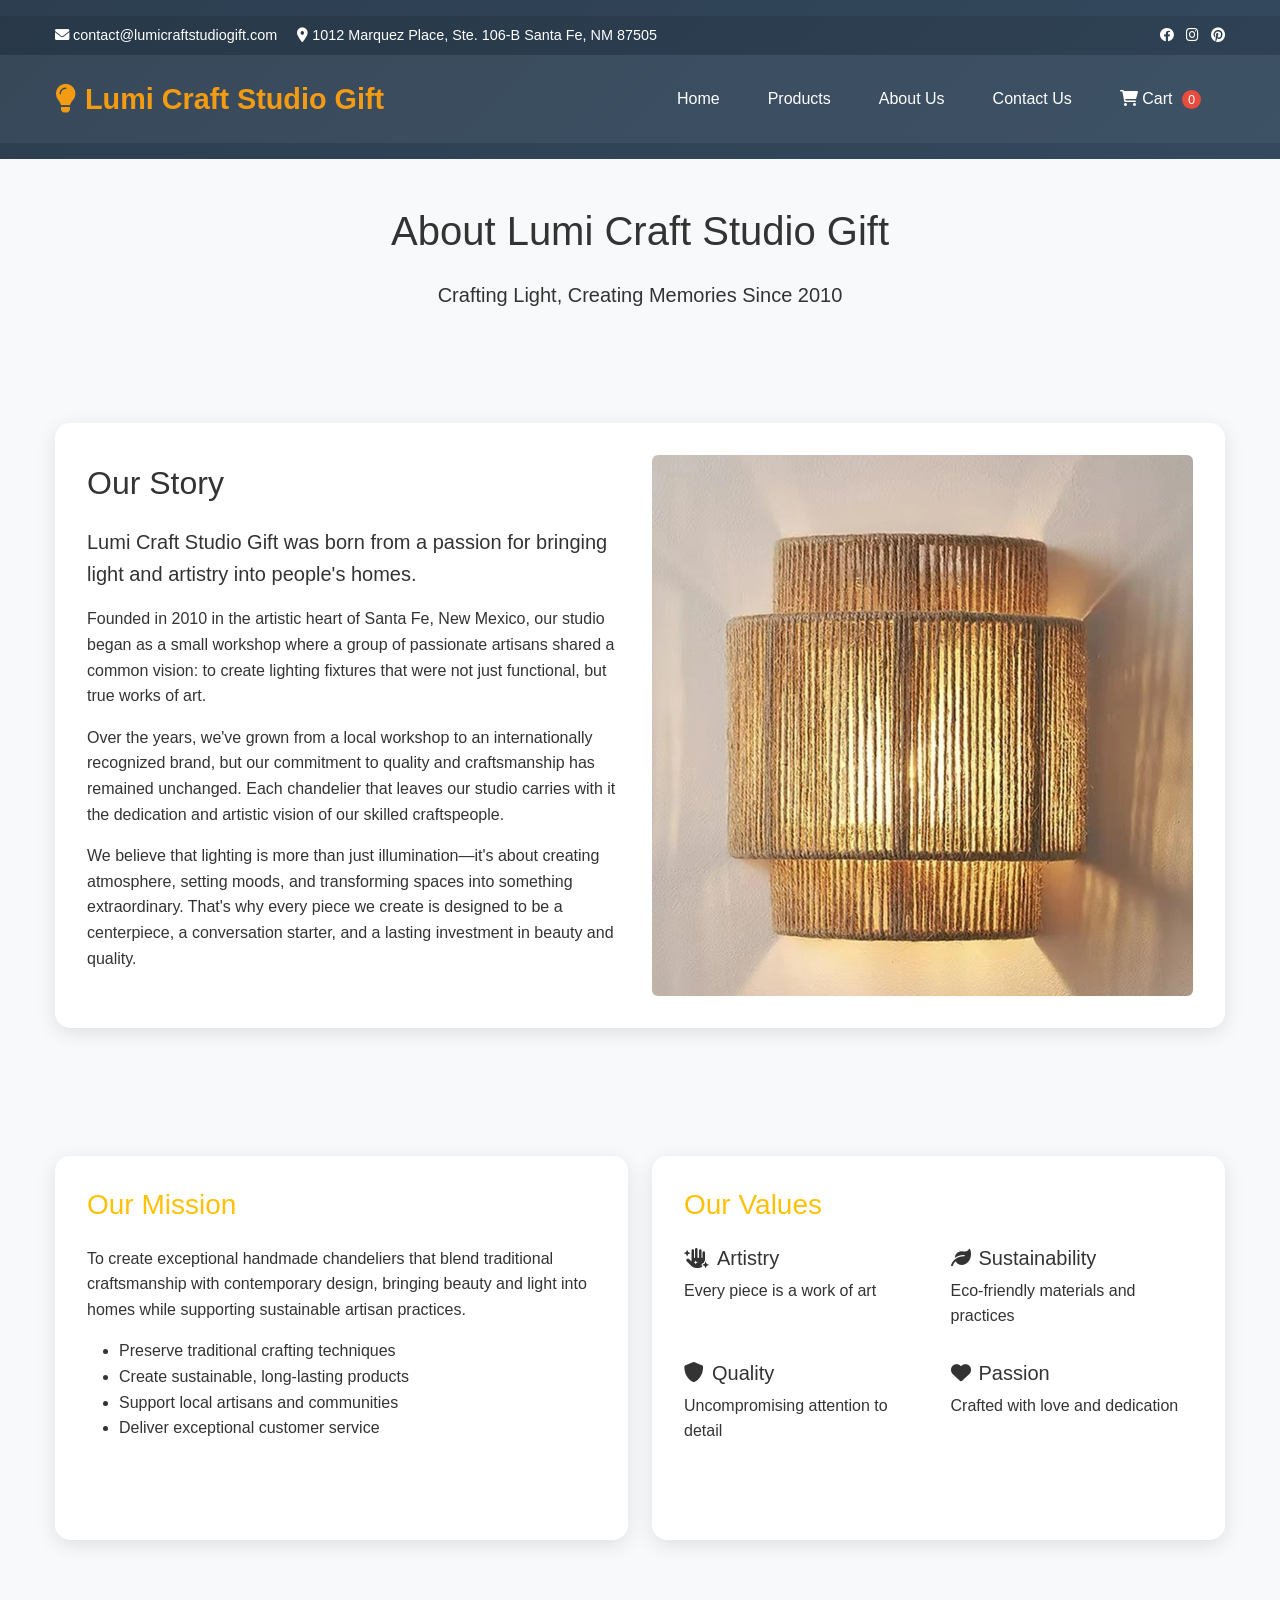
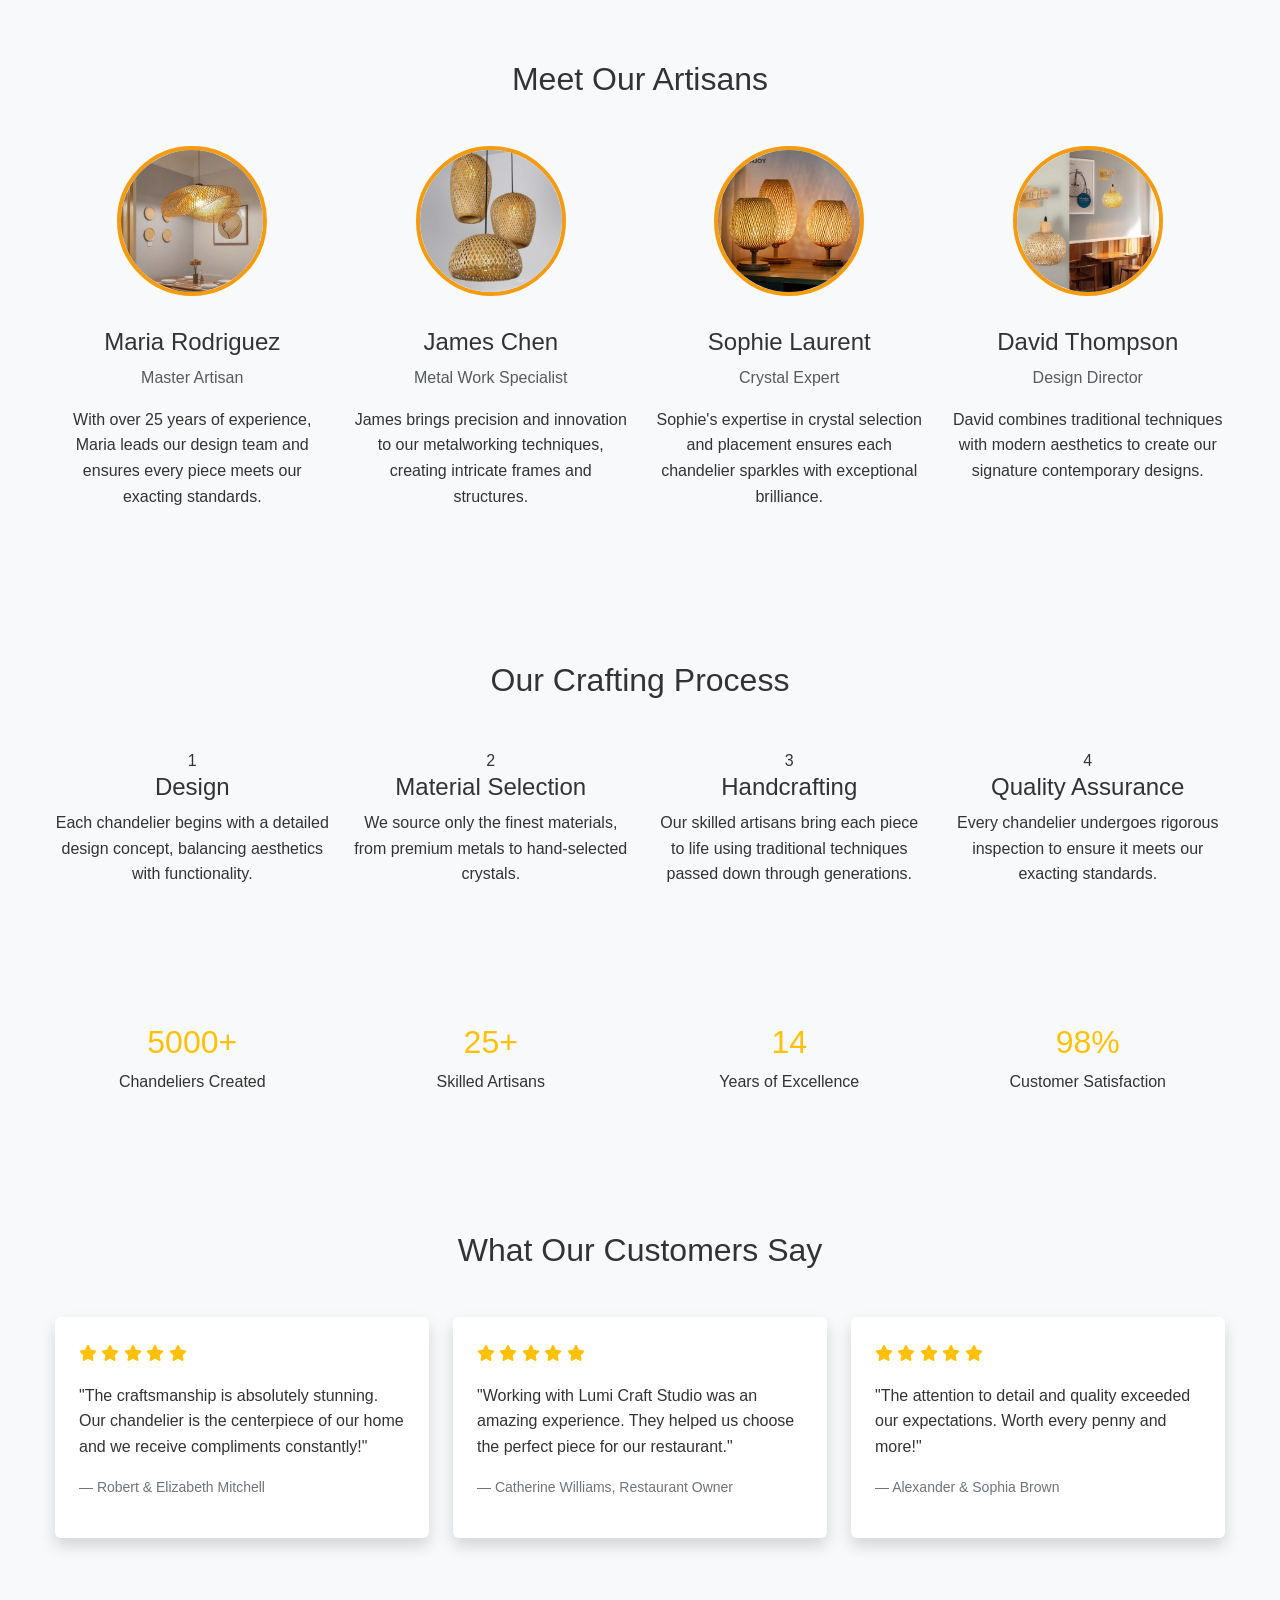
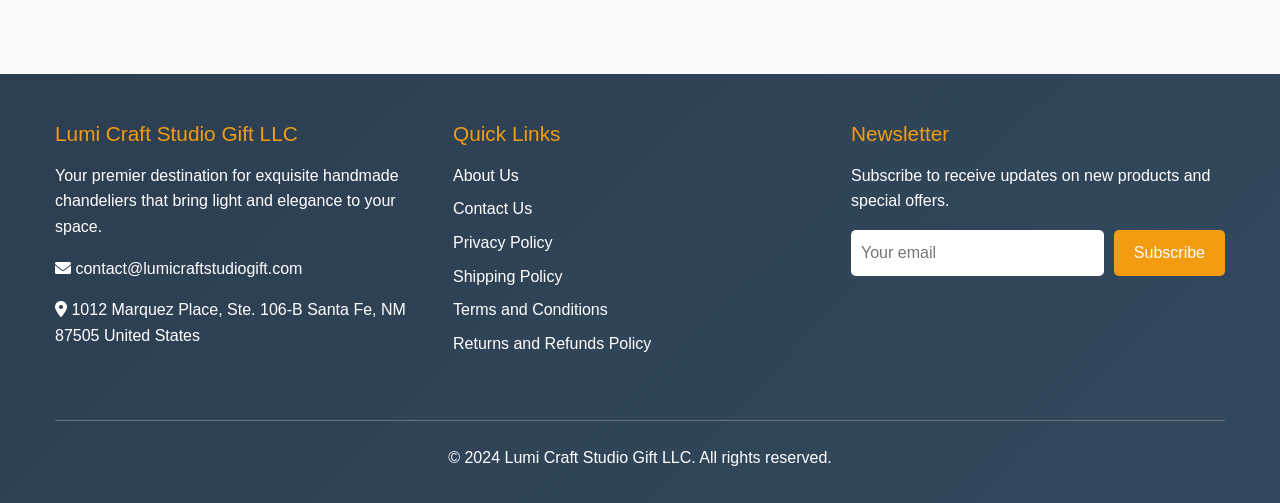
==== about.html @ 6d71a62e "first commit V2" ====
<!DOCTYPE html>
<html lang="en">
<head>
    <meta charset="UTF-8">
    <meta name="viewport" content="width=device-width, initial-scale=1.0">
    <title>About Us - Lumi Craft Studio Gift LLC</title>
    <link href="https://cdn.jsdelivr.net/npm/bootstrap@5.3.0/dist/css/bootstrap.min.css" rel="stylesheet">
    <link rel="stylesheet" href="css/styles.css">
    <link rel="stylesheet" href="https://cdnjs.cloudflare.com/ajax/libs/font-awesome/6.0.0/css/all.min.css">
</head>
<body>
    <!-- Header -->
    <header class="header">
        <div class="top-bar">
            <div class="container">
                <div class="contact-info">
                    <i class="fas fa-envelope"></i> contact@lumicraftstudiogift.com
                    <span class="ms-3"><i class="fas fa-map-marker-alt"></i> 1012 Marquez Place, Ste. 106-B Santa Fe, NM 87505</span>
                </div>
                <div class="social-links">
                    <a href="#" class="text-white me-2"><i class="fab fa-facebook"></i></a>
                    <a href="#" class="text-white me-2"><i class="fab fa-instagram"></i></a>
                    <a href="#" class="text-white"><i class="fab fa-pinterest"></i></a>
                </div>
            </div>
        </div>
        <nav class="navbar navbar-expand-lg main-nav">
            <div class="container">
                <a class="navbar-brand" href="index.html">
                    <i class="fas fa-lightbulb me-2"></i>Lumi Craft Studio Gift
                </a>
                <button class="navbar-toggler" type="button" data-bs-toggle="collapse" data-bs-target="#navbarNav">
                    <span class="navbar-toggler-icon"></span>
                </button>
                <div class="collapse navbar-collapse" id="navbarNav">
                    <ul class="navbar-nav ms-auto">
                        <li class="nav-item">
                            <a class="nav-link" href="index.html">Home</a>
                        </li>
                        <li class="nav-item">
                            <a class="nav-link" href="products.html">Products</a>
                        </li>
                        <li class="nav-item">
                            <a class="nav-link active" href="about.html">About Us</a>
                        </li>
                        <li class="nav-item">
                            <a class="nav-link" href="contact.html">Contact Us</a>
                        </li>
                        <li class="nav-item">
                            <a class="nav-link" href="cart.html">
                                <i class="fas fa-shopping-cart"></i> Cart
                                <span class="cart-badge" id="cart-count">0</span>
                            </a>
                        </li>
                    </ul>
                </div>
            </div>
        </nav>
    </header>

    <!-- Page Header -->
    <section class="py-5 bg-light">
        <div class="container">
            <h1 class="text-center mb-4">About Lumi Craft Studio Gift</h1>
            <p class="text-center lead">Crafting Light, Creating Memories Since 2010</p>
        </div>
    </section>

    <!-- Our Story -->
    <section class="py-5">
        <div class="container">
            <div class="about-section">
                <div class="row align-items-center">
                    <div class="col-lg-6">
                        <h2 class="mb-4">Our Story</h2>
                        <p class="lead">Lumi Craft Studio Gift was born from a passion for bringing light and artistry into people's homes.</p>
                        <p>Founded in 2010 in the artistic heart of Santa Fe, New Mexico, our studio began as a small workshop where a group of passionate artisans shared a common vision: to create lighting fixtures that were not just functional, but true works of art.</p>
                        <p>Over the years, we've grown from a local workshop to an internationally recognized brand, but our commitment to quality and craftsmanship has remained unchanged. Each chandelier that leaves our studio carries with it the dedication and artistic vision of our skilled craftspeople.</p>
                        <p>We believe that lighting is more than just illumination—it's about creating atmosphere, setting moods, and transforming spaces into something extraordinary. That's why every piece we create is designed to be a centerpiece, a conversation starter, and a lasting investment in beauty and quality.</p>
                    </div>
                    <div class="col-lg-6">
                        <img src="Products/3/main-image-1.jpeg" alt="Our Workshop" class="img-fluid rounded">
                    </div>
                </div>
            </div>
        </div>
    </section>

    <!-- Our Mission & Values -->
    <section class="py-5 bg-light">
        <div class="container">
            <div class="row">
                <div class="col-md-6 mb-4">
                    <div class="about-section h-100">
                        <h3 class="mb-4 text-warning">Our Mission</h3>
                        <p>To create exceptional handmade chandeliers that blend traditional craftsmanship with contemporary design, bringing beauty and light into homes while supporting sustainable artisan practices.</p>
                        <ul>
                            <li>Preserve traditional crafting techniques</li>
                            <li>Create sustainable, long-lasting products</li>
                            <li>Support local artisans and communities</li>
                            <li>Deliver exceptional customer service</li>
                        </ul>
                    </div>
                </div>
                <div class="col-md-6 mb-4">
                    <div class="about-section h-100">
                        <h3 class="mb-4 text-warning">Our Values</h3>
                        <div class="row">
                            <div class="col-6 mb-3">
                                <h5><i class="fas fa-hand-sparkles me-2"></i>Artistry</h5>
                                <p>Every piece is a work of art</p>
                            </div>
                            <div class="col-6 mb-3">
                                <h5><i class="fas fa-leaf me-2"></i>Sustainability</h5>
                                <p>Eco-friendly materials and practices</p>
                            </div>
                            <div class="col-6 mb-3">
                                <h5><i class="fas fa-shield-alt me-2"></i>Quality</h5>
                                <p>Uncompromising attention to detail</p>
                            </div>
                            <div class="col-6 mb-3">
                                <h5><i class="fas fa-heart me-2"></i>Passion</h5>
                                <p>Crafted with love and dedication</p>
                            </div>
                        </div>
                    </div>
                </div>
            </div>
        </div>
    </section>

    <!-- Our Team -->
    <section class="py-5">
        <div class="container">
            <h2 class="text-center mb-5">Meet Our Artisans</h2>
            <div class="row">
                <div class="col-lg-3 col-md-6 mb-4">
                    <div class="team-member">
                        <img src="Products/4/main-image-1.jpeg" alt="Master Artisan" class="img-fluid">
                        <h4 class="mt-3">Maria Rodriguez</h4>
                        <p class="text-muted">Master Artisan</p>
                        <p>With over 25 years of experience, Maria leads our design team and ensures every piece meets our exacting standards.</p>
                    </div>
                </div>
                <div class="col-lg-3 col-md-6 mb-4">
                    <div class="team-member">
                        <img src="Products/5/main-image-1.jpeg" alt="Metal Worker" class="img-fluid">
                        <h4 class="mt-3">James Chen</h4>
                        <p class="text-muted">Metal Work Specialist</p>
                        <p>James brings precision and innovation to our metalworking techniques, creating intricate frames and structures.</p>
                    </div>
                </div>
                <div class="col-lg-3 col-md-6 mb-4">
                    <div class="team-member">
                        <img src="Products/6/main-image-1.jpeg" alt="Crystal Expert" class="img-fluid">
                        <h4 class="mt-3">Sophie Laurent</h4>
                        <p class="text-muted">Crystal Expert</p>
                        <p>Sophie's expertise in crystal selection and placement ensures each chandelier sparkles with exceptional brilliance.</p>
                    </div>
                </div>
                <div class="col-lg-3 col-md-6 mb-4">
                    <div class="team-member">
                        <img src="Products/1/main-image-1.jpeg" alt="Design Director" class="img-fluid">
                        <h4 class="mt-3">David Thompson</h4>
                        <p class="text-muted">Design Director</p>
                        <p>David combines traditional techniques with modern aesthetics to create our signature contemporary designs.</p>
                    </div>
                </div>
            </div>
        </div>
    </section>

    <!-- Crafting Process -->
    <section class="py-5 bg-light">
        <div class="container">
            <h2 class="text-center mb-5">Our Crafting Process</h2>
            <div class="row">
                <div class="col-md-3 mb-4 text-center">
                    <div class="process-step">
                        <div class="step-number">1</div>
                        <h4>Design</h4>
                        <p>Each chandelier begins with a detailed design concept, balancing aesthetics with functionality.</p>
                    </div>
                </div>
                <div class="col-md-3 mb-4 text-center">
                    <div class="process-step">
                        <div class="step-number">2</div>
                        <h4>Material Selection</h4>
                        <p>We source only the finest materials, from premium metals to hand-selected crystals.</p>
                    </div>
                </div>
                <div class="col-md-3 mb-4 text-center">
                    <div class="process-step">
                        <div class="step-number">3</div>
                        <h4>Handcrafting</h4>
                        <p>Our skilled artisans bring each piece to life using traditional techniques passed down through generations.</p>
                    </div>
                </div>
                <div class="col-md-3 mb-4 text-center">
                    <div class="process-step">
                        <div class="step-number">4</div>
                        <h4>Quality Assurance</h4>
                        <p>Every chandelier undergoes rigorous inspection to ensure it meets our exacting standards.</p>
                    </div>
                </div>
            </div>
        </div>
    </section>

    <!-- Statistics -->
    <section class="py-5">
        <div class="container">
            <div class="row text-center">
                <div class="col-md-3 mb-4">
                    <div class="stat-item">
                        <h2 class="text-warning">5000+</h2>
                        <p>Chandeliers Created</p>
                    </div>
                </div>
                <div class="col-md-3 mb-4">
                    <div class="stat-item">
                        <h2 class="text-warning">25+</h2>
                        <p>Skilled Artisans</p>
                    </div>
                </div>
                <div class="col-md-3 mb-4">
                    <div class="stat-item">
                        <h2 class="text-warning">14</h2>
                        <p>Years of Excellence</p>
                    </div>
                </div>
                <div class="col-md-3 mb-4">
                    <div class="stat-item">
                        <h2 class="text-warning">98%</h2>
                        <p>Customer Satisfaction</p>
                    </div>
                </div>
            </div>
        </div>
    </section>

    <!-- Testimonials -->
    <section class="py-5 bg-light">
        <div class="container">
            <h2 class="text-center mb-5">What Our Customers Say</h2>
            <div class="row">
                <div class="col-md-4 mb-4">
                    <div class="testimonial-card bg-white p-4 rounded shadow">
                        <div class="stars text-warning mb-3">
                            <i class="fas fa-star"></i>
                            <i class="fas fa-star"></i>
                            <i class="fas fa-star"></i>
                            <i class="fas fa-star"></i>
                            <i class="fas fa-star"></i>
                        </div>
                        <p>"The craftsmanship is absolutely stunning. Our chandelier is the centerpiece of our home and we receive compliments constantly!"</p>
                        <footer class="blockquote-footer mt-3">Robert & Elizabeth Mitchell</footer>
                    </div>
                </div>
                <div class="col-md-4 mb-4">
                    <div class="testimonial-card bg-white p-4 rounded shadow">
                        <div class="stars text-warning mb-3">
                            <i class="fas fa-star"></i>
                            <i class="fas fa-star"></i>
                            <i class="fas fa-star"></i>
                            <i class="fas fa-star"></i>
                            <i class="fas fa-star"></i>
                        </div>
                        <p>"Working with Lumi Craft Studio was an amazing experience. They helped us choose the perfect piece for our restaurant."</p>
                        <footer class="blockquote-footer mt-3">Catherine Williams, Restaurant Owner</footer>
                    </div>
                </div>
                <div class="col-md-4 mb-4">
                    <div class="testimonial-card bg-white p-4 rounded shadow">
                        <div class="stars text-warning mb-3">
                            <i class="fas fa-star"></i>
                            <i class="fas fa-star"></i>
                            <i class="fas fa-star"></i>
                            <i class="fas fa-star"></i>
                            <i class="fas fa-star"></i>
                        </div>
                        <p>"The attention to detail and quality exceeded our expectations. Worth every penny and more!"</p>
                        <footer class="blockquote-footer mt-3">Alexander & Sophia Brown</footer>
                    </div>
                </div>
            </div>
        </div>
    </section>

    <!-- Footer -->
    <footer class="footer">
        <div class="container">
            <div class="row">
                <div class="col-lg-4 mb-4">
                    <div class="footer-widget">
                        <h3>Lumi Craft Studio Gift LLC</h3>
                        <p>Your premier destination for exquisite handmade chandeliers that bring light and elegance to your space.</p>
                        <p><i class="fas fa-envelope"></i> contact@lumicraftstudiogift.com</p>
                        <p><i class="fas fa-map-marker-alt"></i> 1012 Marquez Place, Ste. 106-B Santa Fe, NM 87505 United States</p>
                    </div>
                </div>
                <div class="col-lg-4 mb-4">
                    <div class="footer-widget">
                        <h3>Quick Links</h3>
                        <ul>
                            <li><a href="about.html">About Us</a></li>
                            <li><a href="contact.html">Contact Us</a></li>
                            <li><a href="privacy-policy.html">Privacy Policy</a></li>
                            <li><a href="shipping-policy.html">Shipping Policy</a></li>
                            <li><a href="terms-conditions.html">Terms and Conditions</a></li>
                            <li><a href="returns-refunds.html">Returns and Refunds Policy</a></li>
                        </ul>
                    </div>
                </div>
                <div class="col-lg-4 mb-4">
                    <div class="footer-widget">
                        <h3>Newsletter</h3>
                        <p>Subscribe to receive updates on new products and special offers.</p>
                        <form class="newsletter-form" id="newsletter-form">
                            <input type="email" placeholder="Your email" required>
                            <button type="submit">Subscribe</button>
                        </form>
                    </div>
                </div>
            </div>
            <hr class="bg-white my-4">
            <div class="text-center">
                <p>&copy; 2024 Lumi Craft Studio Gift LLC. All rights reserved.</p>
            </div>
        </div>
    </footer>

    <!-- Notification -->
    <div id="notification" class="notification"></div>

    <script src="https://cdn.jsdelivr.net/npm/bootstrap@5.3.0/dist/js/bootstrap.bundle.min.js"></script>
    <script src="js/script.js"></script>
</body>
</html>
---- css/styles.css ----
/* Lumi Craft Studio Gift LLC - E-commerce Website CSS */

* {
    margin: 0;
    padding: 0;
    box-sizing: border-box;
}

body {
    font-family: 'Segoe UI', Tahoma, Geneva, Verdana, sans-serif;
    line-height: 1.6;
    color: #333;
    background-color: #f8f9fa;
}

/* Header Styles */
.header {
    background: linear-gradient(135deg, #2c3e50 0%, #34495e 100%);
    color: white;
    padding: 1rem 0;
    box-shadow: 0 2px 10px rgba(0,0,0,0.1);
}

.top-bar {
    background: rgba(0,0,0,0.1);
    padding: 0.5rem 0;
    font-size: 0.9rem;
}

.top-bar .container {
    display: flex;
    justify-content: space-between;
    align-items: center;
}

.main-nav {
    background: rgba(255,255,255,0.05);
    padding: 1rem 0;
}

.navbar-brand {
    font-size: 1.8rem;
    font-weight: bold;
    color: #f39c12 !important;
    text-decoration: none;
    display: flex;
    align-items: center;
}

.navbar-brand:hover {
    color: #e67e22 !important;
}

.navbar-nav .nav-link {
    color: white !important;
    font-weight: 500;
    margin: 0 0.5rem;
    transition: all 0.3s ease;
    border-radius: 5px;
    padding: 0.5rem 1rem !important;
}

.navbar-nav .nav-link:hover {
    background: rgba(255,255,255,0.1);
    transform: translateY(-2px);
}

.cart-badge {
    background: #e74c3c;
    color: white;
    border-radius: 50%;
    padding: 2px 6px;
    font-size: 0.8rem;
    margin-left: 5px;
}

/* Hero Section */
.hero {
    background: linear-gradient(rgba(0,0,0,0.4), rgba(0,0,0,0.4)), url('../Products/1/main-image-1.jpeg');
    background-size: cover;
    background-position: center;
    background-repeat: no-repeat;
    height: 600px;
    display: flex;
    align-items: center;
    justify-content: center;
    text-align: center;
    color: white;
    position: relative;
}

.hero-content h1 {
    font-size: 3.5rem;
    font-weight: bold;
    margin-bottom: 1rem;
    text-shadow: 2px 2px 4px rgba(0,0,0,0.5);
}

.hero-content p {
    font-size: 1.3rem;
    margin-bottom: 2rem;
    text-shadow: 1px 1px 2px rgba(0,0,0,0.5);
}

.btn-primary-custom {
    background: linear-gradient(135deg, #f39c12, #e67e22);
    color: white;
    padding: 12px 30px;
    border: none;
    border-radius: 50px;
    font-size: 1.1rem;
    font-weight: 600;
    text-decoration: none;
    display: inline-block;
    transition: all 0.3s ease;
    box-shadow: 0 4px 15px rgba(243, 156, 18, 0.3);
}

.btn-primary-custom:hover {
    transform: translateY(-3px);
    box-shadow: 0 6px 20px rgba(243, 156, 18, 0.4);
    color: white;
    text-decoration: none;
}

/* Product Cards */
.product-card {
    background: white;
    border-radius: 15px;
    overflow: hidden;
    box-shadow: 0 5px 20px rgba(0,0,0,0.1);
    transition: all 0.3s ease;
    height: 100%;
    display: flex;
    flex-direction: column;
}

.product-card:hover {
    transform: translateY(-10px);
    box-shadow: 0 15px 40px rgba(0,0,0,0.15);
}

.product-image {
    height: 250px;
    overflow: hidden;
    position: relative;
}

.product-image img {
    width: 100%;
    height: 100%;
    object-fit: cover;
    transition: transform 0.3s ease;
}

.product-card:hover .product-image img {
    transform: scale(1.1);
}

.product-info {
    padding: 1.5rem;
    flex-grow: 1;
    display: flex;
    flex-direction: column;
}

.product-title {
    font-size: 1.3rem;
    font-weight: bold;
    color: #2c3e50;
    margin-bottom: 0.5rem;
}

.product-price {
    font-size: 1.5rem;
    color: #e74c3c;
    font-weight: bold;
    margin-bottom: 0.5rem;
}

.product-old-price {
    text-decoration: line-through;
    color: #95a5a6;
    font-size: 1.1rem;
    margin-left: 10px;
}

.product-description {
    color: #7f8c8d;
    margin-bottom: 1rem;
    flex-grow: 1;
}

.add-to-cart-btn {
    background: linear-gradient(135deg, #27ae60, #2ecc71);
    color: white;
    border: none;
    padding: 10px 20px;
    border-radius: 25px;
    font-weight: 600;
    transition: all 0.3s ease;
    cursor: pointer;
    width: 100%;
}

.add-to-cart-btn:hover {
    background: linear-gradient(135deg, #229954, #27ae60);
    transform: translateY(-2px);
}

/* Product Detail Page */
.product-detail-container {
    background: white;
    border-radius: 15px;
    padding: 2rem;
    box-shadow: 0 5px 20px rgba(0,0,0,0.1);
}

.main-product-image {
    width: 100%;
    height: 500px;
    object-fit: cover;
    border-radius: 10px;
    margin-bottom: 1rem;
}

.thumbnail-images {
    display: flex;
    gap: 10px;
    flex-wrap: wrap;
}

.thumbnail {
    width: 80px;
    height: 80px;
    object-fit: cover;
    border-radius: 5px;
    cursor: pointer;
    transition: all 0.3s ease;
    border: 2px solid transparent;
}

.thumbnail:hover,
.thumbnail.active {
    border-color: #f39c12;
    transform: scale(1.1);
}

.product-variants {
    margin: 1rem 0;
}

.variant-option {
    display: inline-block;
    padding: 8px 15px;
    margin: 5px;
    border: 2px solid #ddd;
    border-radius: 20px;
    cursor: pointer;
    transition: all 0.3s ease;
}

.variant-option:hover,
.variant-option.selected {
    border-color: #f39c12;
    background: #f39c12;
    color: white;
}

.quantity-selector {
    display: flex;
    align-items: center;
    gap: 15px;
    margin: 1rem 0;
}

.quantity-btn {
    width: 35px;
    height: 35px;
    border: 2px solid #ddd;
    background: white;
    border-radius: 50%;
    cursor: pointer;
    font-size: 1.2rem;
    transition: all 0.3s ease;
}

.quantity-btn:hover {
    border-color: #f39c12;
    color: #f39c12;
}

.quantity-input {
    width: 60px;
    text-align: center;
    border: 2px solid #ddd;
    border-radius: 5px;
    padding: 5px;
}

/* Shopping Cart */
.cart-item {
    background: white;
    border-radius: 10px;
    padding: 1.5rem;
    margin-bottom: 1rem;
    box-shadow: 0 2px 10px rgba(0,0,0,0.1);
    display: flex;
    align-items: center;
    gap: 1rem;
}

.cart-item-image {
    width: 100px;
    height: 100px;
    object-fit: cover;
    border-radius: 5px;
}

.cart-item-info {
    flex-grow: 1;
}

.cart-item-title {
    font-weight: bold;
    color: #2c3e50;
    margin-bottom: 0.5rem;
}

.cart-item-price {
    color: #e74c3c;
    font-weight: bold;
}

.cart-item-quantity {
    display: flex;
    align-items: center;
    gap: 10px;
}

.remove-item-btn {
    background: #e74c3c;
    color: white;
    border: none;
    padding: 5px 10px;
    border-radius: 5px;
    cursor: pointer;
    transition: all 0.3s ease;
}

.remove-item-btn:hover {
    background: #c0392b;
}

.cart-summary {
    background: white;
    border-radius: 10px;
    padding: 1.5rem;
    box-shadow: 0 2px 10px rgba(0,0,0,0.1);
}

.checkout-btn {
    background: linear-gradient(135deg, #27ae60, #2ecc71);
    color: white;
    border: none;
    padding: 15px 30px;
    border-radius: 25px;
    font-size: 1.1rem;
    font-weight: 600;
    cursor: pointer;
    width: 100%;
    transition: all 0.3s ease;
}

.checkout-btn:hover {
    background: linear-gradient(135deg, #229954, #27ae60);
    transform: translateY(-2px);
}

/* Footer */
.footer {
    background: linear-gradient(135deg, #2c3e50 0%, #34495e 100%);
    color: white;
    padding: 3rem 0 1rem;
    margin-top: 4rem;
}

.footer-widget h3 {
    color: #f39c12;
    margin-bottom: 1rem;
    font-size: 1.3rem;
}

.footer-widget p,
.footer-widget ul {
    margin-bottom: 1rem;
}

.footer-widget ul {
    list-style: none;
    padding: 0;
}

.footer-widget ul li {
    margin-bottom: 0.5rem;
}

.footer-widget ul li a {
    color: white;
    text-decoration: none;
    transition: color 0.3s ease;
}

.footer-widget ul li a:hover {
    color: #f39c12;
}

.newsletter-form {
    display: flex;
    gap: 10px;
}

.newsletter-form input {
    flex: 1;
    padding: 10px;
    border: none;
    border-radius: 5px;
}

.newsletter-form button {
    background: #f39c12;
    color: white;
    border: none;
    padding: 10px 20px;
    border-radius: 5px;
    cursor: pointer;
    transition: background 0.3s ease;
}

.newsletter-form button:hover {
    background: #e67e22;
}

/* Responsive Design */
@media (max-width: 768px) {
    .hero-content h1 {
        font-size: 2.5rem;
    }
    
    .hero-content p {
        font-size: 1.1rem;
    }
    
    .product-card {
        margin-bottom: 2rem;
    }
    
    .cart-item {
        flex-direction: column;
        text-align: center;
    }
    
    .cart-item-image {
        width: 150px;
        height: 150px;
    }
}

/* Animations */
@keyframes fadeIn {
    from {
        opacity: 0;
        transform: translateY(20px);
    }
    to {
        opacity: 1;
        transform: translateY(0);
    }
}

.fade-in {
    animation: fadeIn 0.6s ease-out;
}

/* Utility Classes */
.text-center {
    text-align: center;
}

.mb-4 {
    margin-bottom: 2rem;
}

.mt-4 {
    margin-top: 2rem;
}

.container {
    max-width: 1200px;
    margin: 0 auto;
    padding: 0 15px;
}

/* Contact Form */
.contact-form {
    background: white;
    border-radius: 15px;
    padding: 2rem;
    box-shadow: 0 5px 20px rgba(0,0,0,0.1);
}

.form-group {
    margin-bottom: 1.5rem;
}

.form-group label {
    display: block;
    margin-bottom: 0.5rem;
    font-weight: 600;
    color: #2c3e50;
}

.form-group input,
.form-group textarea {
    width: 100%;
    padding: 12px;
    border: 2px solid #ddd;
    border-radius: 8px;
    transition: border-color 0.3s ease;
}

.form-group input:focus,
.form-group textarea:focus {
    outline: none;
    border-color: #f39c12;
}

.submit-btn {
    background: linear-gradient(135deg, #f39c12, #e67e22);
    color: white;
    border: none;
    padding: 12px 30px;
    border-radius: 25px;
    font-size: 1.1rem;
    font-weight: 600;
    cursor: pointer;
    transition: all 0.3s ease;
    width: 100%;
}

.submit-btn:hover {
    background: linear-gradient(135deg, #e67e22, #d35400);
    transform: translateY(-2px);
}

/* About Page */
.about-section {
    background: white;
    border-radius: 15px;
    padding: 2rem;
    box-shadow: 0 5px 20px rgba(0,0,0,0.1);
    margin-bottom: 2rem;
}

.team-member {
    text-align: center;
    margin-bottom: 2rem;
}

.team-member img {
    width: 150px;
    height: 150px;
    border-radius: 50%;
    object-fit: cover;
    margin-bottom: 1rem;
    border: 4px solid #f39c12;
}

/* Policy Pages */
.policy-content {
    background: white;
    border-radius: 15px;
    padding: 2rem;
    box-shadow: 0 5px 20px rgba(0,0,0,0.1);
    line-height: 1.8;
}

.policy-content h2 {
    color: #2c3e50;
    margin-bottom: 1rem;
    border-bottom: 2px solid #f39c12;
    padding-bottom: 0.5rem;
}

.policy-content h3 {
    color: #34495e;
    margin: 1.5rem 0 1rem;
}

.policy-content ul {
    margin-left: 2rem;
    margin-bottom: 1rem;
}

.policy-content li {
    margin-bottom: 0.5rem;
}

/* Notification Styles */
.notification {
    position: fixed;
    top: 20px;
    right: 20px;
    padding: 15px 20px;
    border-radius: 10px;
    color: white;
    font-weight: 600;
    z-index: 1000;
    opacity: 0;
    transform: translateX(100%);
    transition: all 0.3s ease;
}

.notification.show {
    opacity: 1;
    transform: translateX(0);
}

.notification.success {
    background: linear-gradient(135deg, #27ae60, #2ecc71);
}

.notification.error {
    background: linear-gradient(135deg, #e74c3c, #c0392b);
}

.notification.info {
    background: linear-gradient(135deg, #3498db, #2980b9);
}
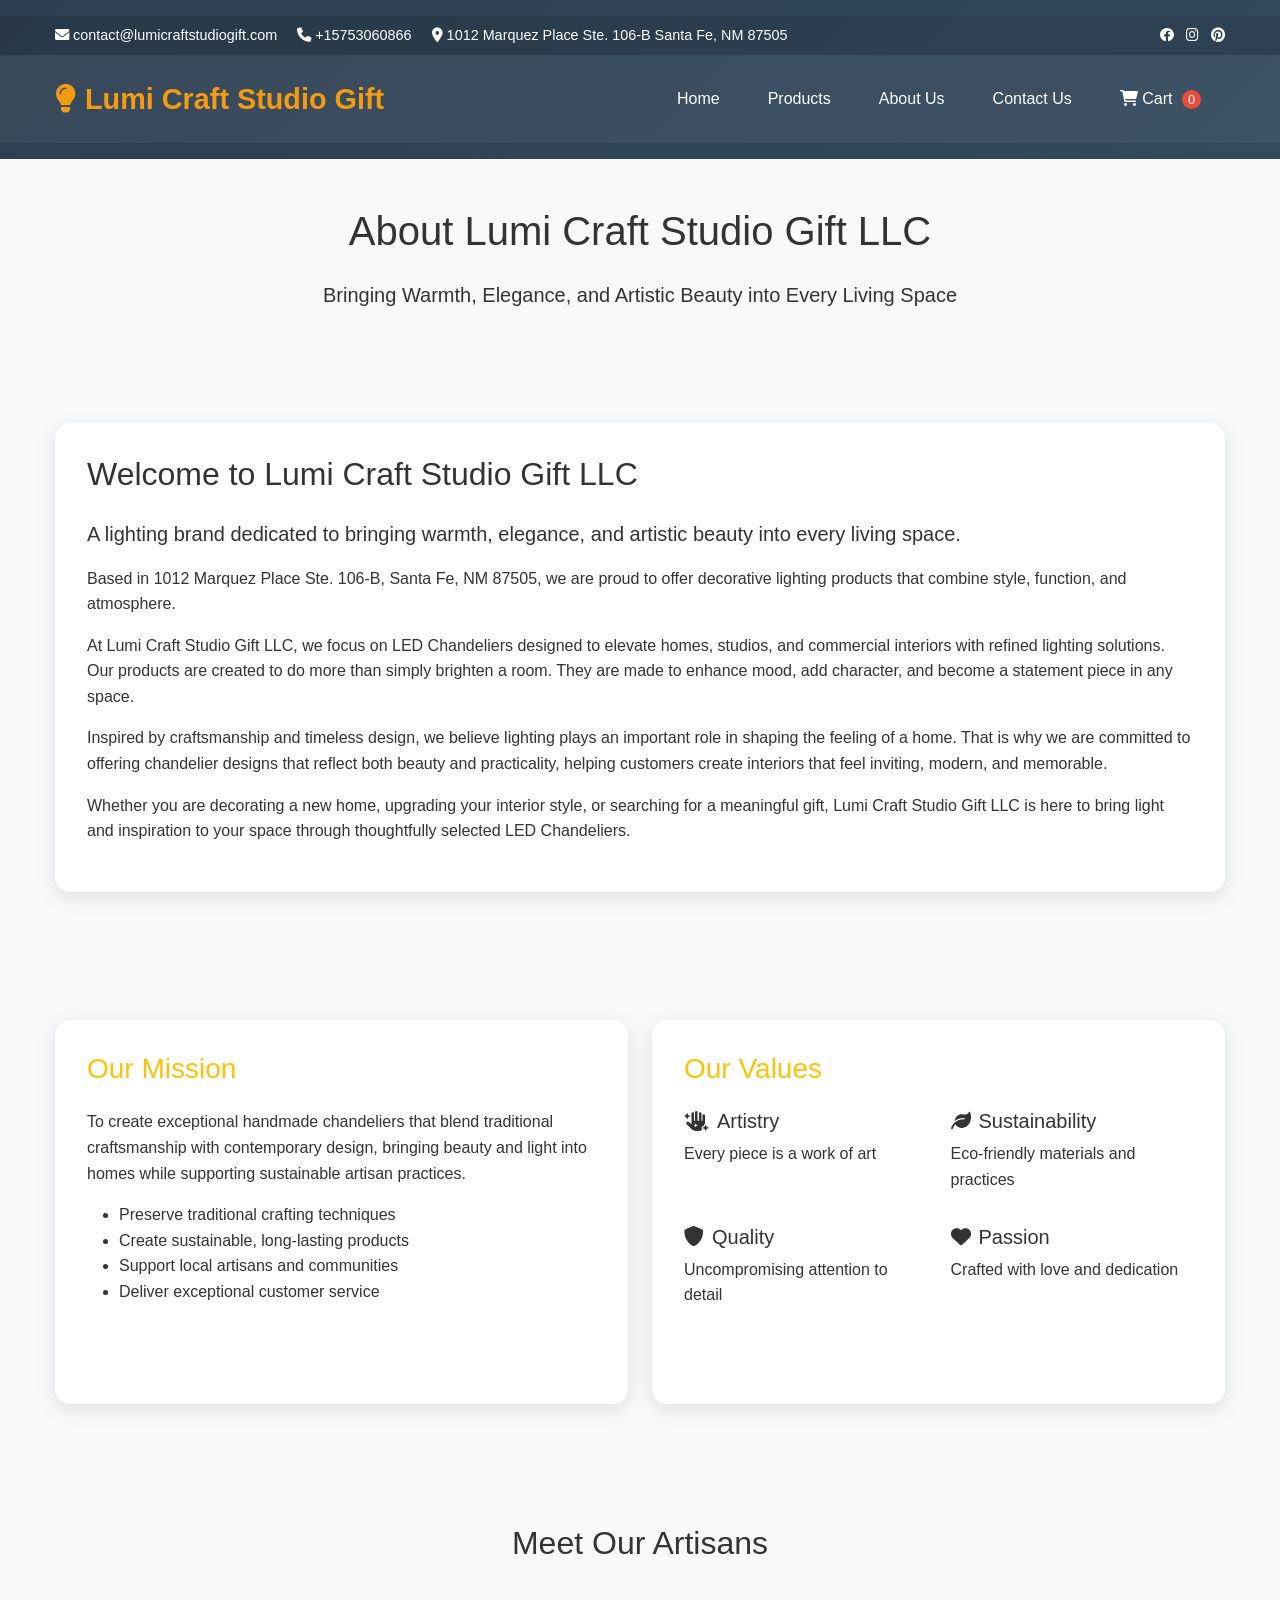
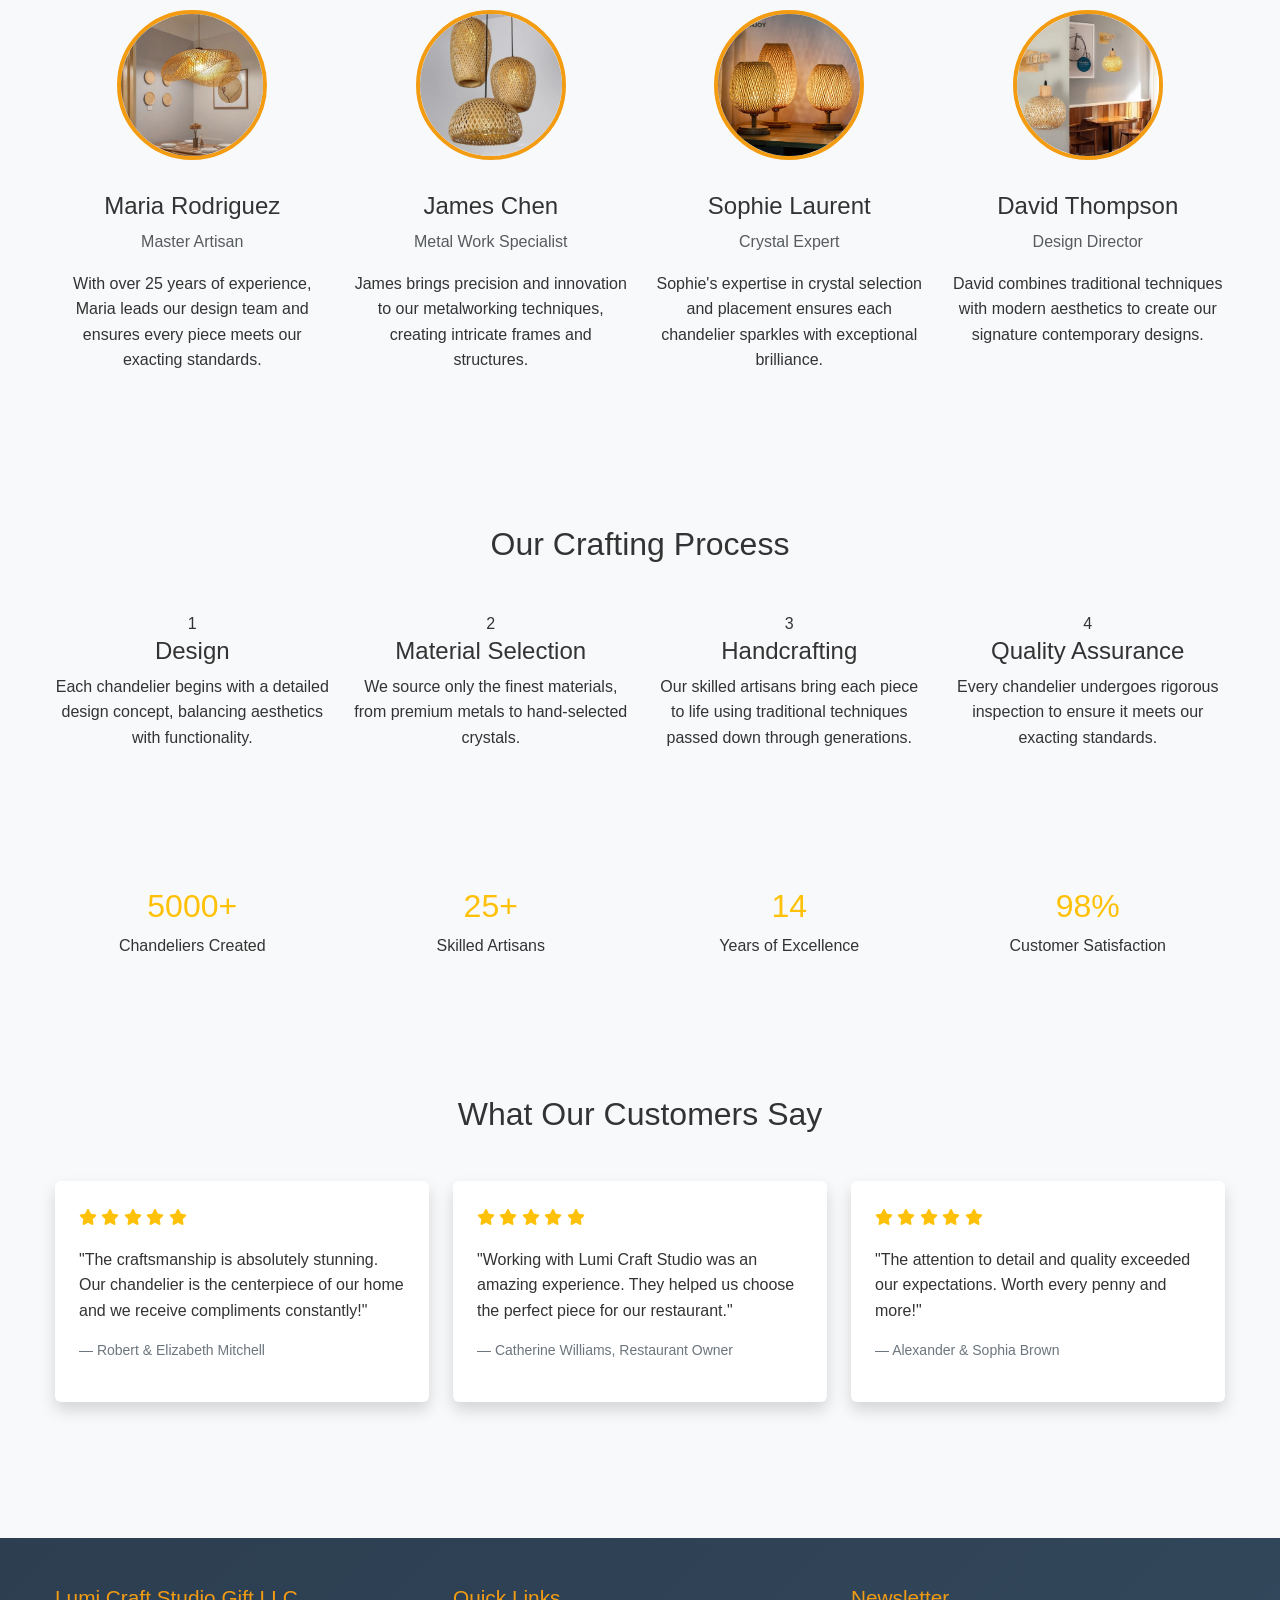
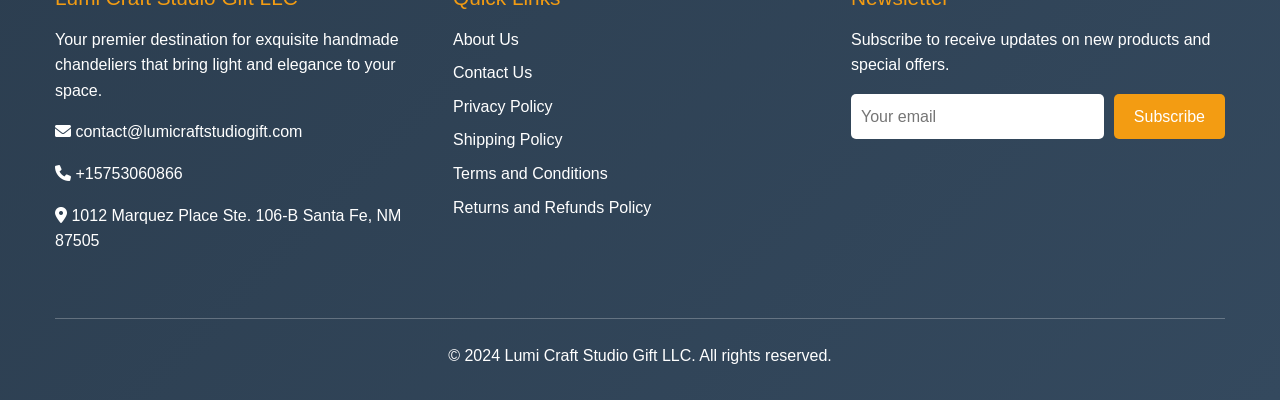
==== commit 887849ec: "Update" ====
--- a/about.html
+++ b/about.html
@@ -15,7 +15,8 @@
             <div class="container">
                 <div class="contact-info">
                     <i class="fas fa-envelope"></i> contact@lumicraftstudiogift.com
-                    <span class="ms-3"><i class="fas fa-map-marker-alt"></i> 1012 Marquez Place, Ste. 106-B Santa Fe, NM 87505</span>
+                    <span class="ms-3"><i class="fas fa-phone"></i> +15753060866</span>
+                    <span class="ms-3"><i class="fas fa-map-marker-alt"></i> 1012 Marquez Place Ste. 106-B Santa Fe, NM 87505</span>
                 </div>
                 <div class="social-links">
                     <a href="#" class="text-white me-2"><i class="fab fa-facebook"></i></a>
@@ -61,8 +62,8 @@
     <!-- Page Header -->
     <section class="py-5 bg-light">
         <div class="container">
-            <h1 class="text-center mb-4">About Lumi Craft Studio Gift</h1>
-            <p class="text-center lead">Crafting Light, Creating Memories Since 2010</p>
+            <h1 class="text-center mb-4">About Lumi Craft Studio Gift LLC</h1>
+            <p class="text-center lead">Bringing Warmth, Elegance, and Artistic Beauty into Every Living Space</p>
         </div>
     </section>
 
@@ -71,15 +72,13 @@
         <div class="container">
             <div class="about-section">
                 <div class="row align-items-center">
-                    <div class="col-lg-6">
-                        <h2 class="mb-4">Our Story</h2>
-                        <p class="lead">Lumi Craft Studio Gift was born from a passion for bringing light and artistry into people's homes.</p>
-                        <p>Founded in 2010 in the artistic heart of Santa Fe, New Mexico, our studio began as a small workshop where a group of passionate artisans shared a common vision: to create lighting fixtures that were not just functional, but true works of art.</p>
-                        <p>Over the years, we've grown from a local workshop to an internationally recognized brand, but our commitment to quality and craftsmanship has remained unchanged. Each chandelier that leaves our studio carries with it the dedication and artistic vision of our skilled craftspeople.</p>
-                        <p>We believe that lighting is more than just illumination—it's about creating atmosphere, setting moods, and transforming spaces into something extraordinary. That's why every piece we create is designed to be a centerpiece, a conversation starter, and a lasting investment in beauty and quality.</p>
-                    </div>
-                    <div class="col-lg-6">
-                        <img src="Products/3/main-image-1.jpeg" alt="Our Workshop" class="img-fluid rounded">
+                    <div class="col-lg-12">
+                        <h2 class="mb-4">Welcome to Lumi Craft Studio Gift LLC</h2>
+                        <p class="lead">A lighting brand dedicated to bringing warmth, elegance, and artistic beauty into every living space.</p>
+                        <p>Based in 1012 Marquez Place Ste. 106-B, Santa Fe, NM 87505, we are proud to offer decorative lighting products that combine style, function, and atmosphere.</p>
+                        <p>At Lumi Craft Studio Gift LLC, we focus on LED Chandeliers designed to elevate homes, studios, and commercial interiors with refined lighting solutions. Our products are created to do more than simply brighten a room. They are made to enhance mood, add character, and become a statement piece in any space.</p>
+                        <p>Inspired by craftsmanship and timeless design, we believe lighting plays an important role in shaping the feeling of a home. That is why we are committed to offering chandelier designs that reflect both beauty and practicality, helping customers create interiors that feel inviting, modern, and memorable.</p>
+                        <p>Whether you are decorating a new home, upgrading your interior style, or searching for a meaningful gift, Lumi Craft Studio Gift LLC is here to bring light and inspiration to your space through thoughtfully selected LED Chandeliers.</p>
                     </div>
                 </div>
             </div>
@@ -296,7 +295,8 @@
                         <h3>Lumi Craft Studio Gift LLC</h3>
                         <p>Your premier destination for exquisite handmade chandeliers that bring light and elegance to your space.</p>
                         <p><i class="fas fa-envelope"></i> contact@lumicraftstudiogift.com</p>
-                        <p><i class="fas fa-map-marker-alt"></i> 1012 Marquez Place, Ste. 106-B Santa Fe, NM 87505 United States</p>
+                        <p><i class="fas fa-phone"></i> +15753060866</p>
+                        <p><i class="fas fa-map-marker-alt"></i> 1012 Marquez Place Ste. 106-B Santa Fe, NM 87505</p>
                     </div>
                 </div>
                 <div class="col-lg-4 mb-4">
